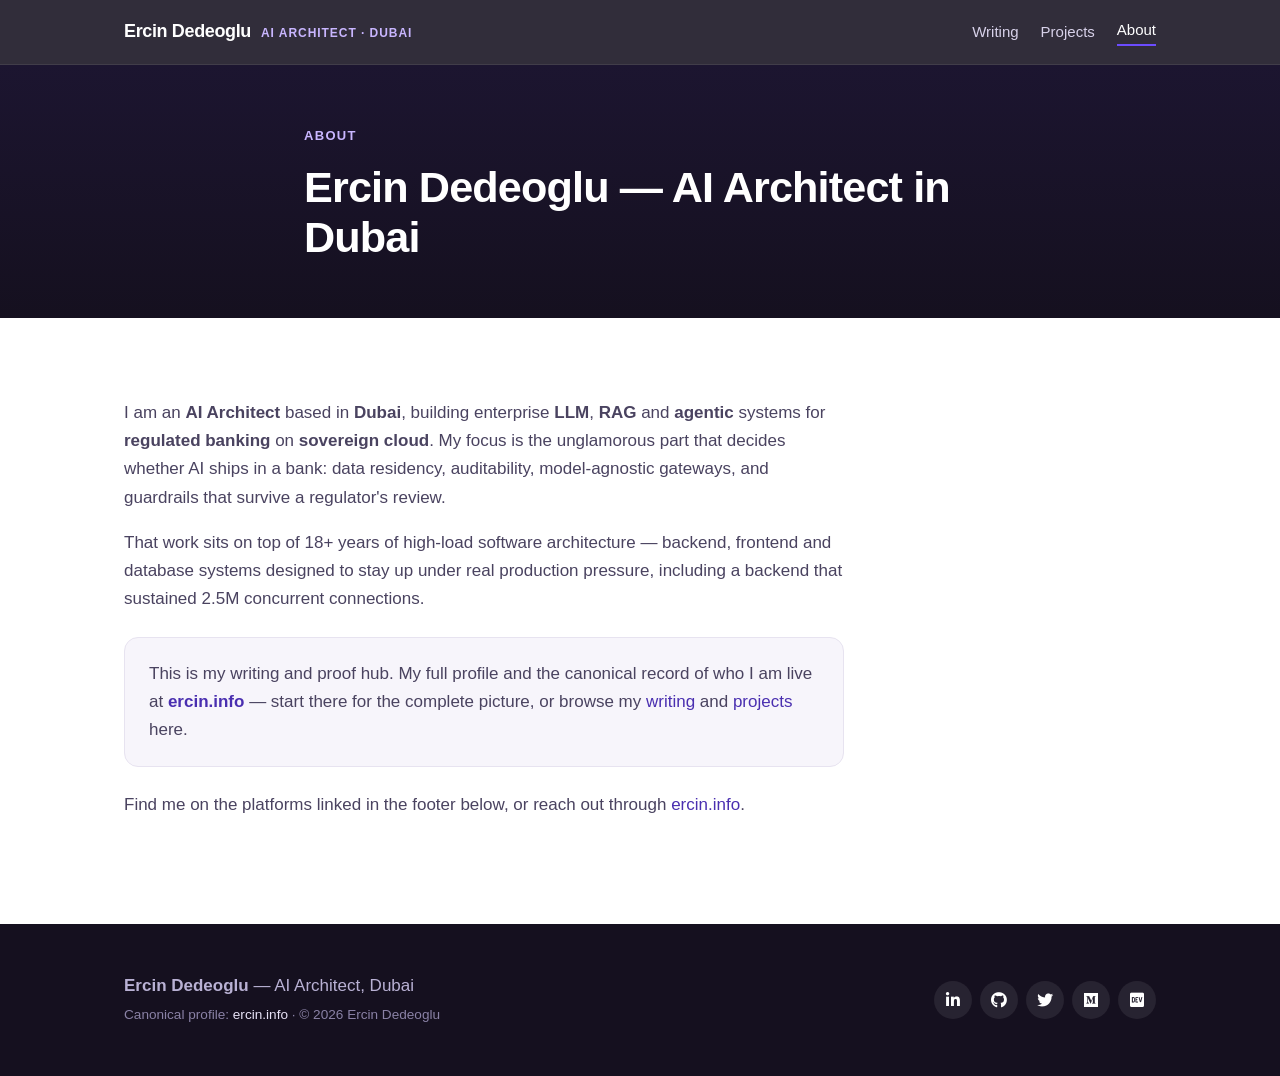
==== about/index.html @ 29095cf4 "Rebuild site as data-driven GEO/SEO writing & proof hub Repositions the site as "AI Architect in Dub" ====
<!DOCTYPE html>
<html lang="en">
<head>
    <meta charset="utf-8"/>
    <meta name="viewport" content="width=device-width, initial-scale=1"/>

    <title>About — Ercin Dedeoglu | AI Architect in Dubai</title>
    <meta name="description" content="Ercin Dedeoglu is an AI Architect in Dubai building enterprise LLM, RAG and agentic systems for regulated banking on sovereign cloud. Full profile at https://ercin.info."/>
    <meta name="author" content="Ercin Dedeoglu"/>
    <meta name="robots" content="index, follow, max-image-preview:large, max-snippet:-1"/>
    <link rel="canonical" href="https://ercindedeoglu.github.io/about/"/>
    <meta name="theme-color" content="#15101f"/>

    <meta property="og:type" content="profile"/>
    <meta property="og:site_name" content="Ercin Dedeoglu"/>
    <meta property="og:title" content="About — Ercin Dedeoglu"/>
    <meta property="og:description" content="Ercin Dedeoglu is an AI Architect in Dubai building enterprise LLM, RAG and agentic systems for regulated banking on sovereign cloud. Full profile at https://ercin.info."/>
    <meta property="og:url" content="https://ercindedeoglu.github.io/about/"/>
    <meta property="og:image" content="https://ercindedeoglu.github.io/images/og-image.png"/>
    <meta property="og:image:width" content="1200"/>
    <meta property="og:image:height" content="630"/>
    <meta property="og:image:alt" content="Ercin Dedeoglu — AI Architect in Dubai"/>
    <meta property="og:locale" content="en_US"/>

    <meta name="twitter:card" content="summary_large_image"/>
    <meta name="twitter:site" content="@AIArchitect"/>
    <meta name="twitter:creator" content="@AIArchitect"/>
    <meta name="twitter:title" content="About — Ercin Dedeoglu"/>
    <meta name="twitter:description" content="Ercin Dedeoglu is an AI Architect in Dubai building enterprise LLM, RAG and agentic systems for regulated banking on sovereign cloud. Full profile at https://ercin.info."/>
    <meta name="twitter:image" content="https://ercindedeoglu.github.io/images/og-image.png"/>

    <link rel="icon" href="/favicon.ico" sizes="any"/>
    <link rel="icon" type="image/svg+xml" href="/favicon.svg"/>
    <link rel="apple-touch-icon" href="/apple-touch-icon.png"/>
    <link rel="manifest" href="/site.webmanifest"/>

    <link rel="stylesheet" href="/assets/css/site.css"/>
    <link rel="stylesheet" href="/assets/css/fontawesome-all.min.css"/>

    <script type="application/ld+json">
    {
      "@context": "https://schema.org",
      "@type": "ProfilePage",
      "@id": "https://ercindedeoglu.github.io/about/",
      "inLanguage": "en",
      "mainEntity": {
        "@id": "https://ercin.info/#person"
      }
    }
    </script>
</head>
<body>
<a class="skip-link" href="#main">Skip to content</a>
<header class="site-header">
    <div class="container">
        <div class="brand-mark">
            <a href="/">Ercin Dedeoglu</a>
            <span class="tag">AI Architect · Dubai</span>
        </div>
        <nav class="nav" aria-label="Primary">
            <a href="/writing/">Writing</a>
            <a href="/projects/">Projects</a>
            <a href="/about/" aria-current="page">About</a>
        </nav>
    </div>
</header>

<main id="main">
    <section class="article-hero">
        <div class="container">
            <span class="kicker">About</span>
            <h1>Ercin Dedeoglu — AI Architect in Dubai</h1>
        </div>
    </section>

    <section class="section">
        <div class="container">
            <div class="prose">
                <p>
                    I am an <strong>AI Architect</strong> based in <strong>Dubai</strong>, building enterprise
                    <strong>LLM</strong>, <strong>RAG</strong> and <strong>agentic</strong> systems for <strong>regulated banking</strong>
                    on <strong>sovereign cloud</strong>. My focus is the unglamorous part that decides whether AI ships in a bank:
                    data residency, auditability, model-agnostic gateways, and guardrails that survive a regulator's review.
                </p>
                <p>
                    That work sits on top of 18+ years of high-load software architecture — backend, frontend and database systems
                    designed to stay up under real production pressure, including a backend that sustained 2.5M concurrent connections.
                </p>
                <div class="callout">
                    <p style="margin:0">
                        This is my writing and proof hub. My full profile and the canonical record of who I am live at
                        <a href="https://ercin.info" rel="me"><strong>ercin.info</strong></a> — start there for the complete picture,
                        or browse my <a href="/writing/">writing</a> and <a href="/projects/">projects</a> here.
                    </p>
                </div>
                <p>Find me on the platforms linked in the footer below, or reach out through <a href="https://ercin.info" rel="me">ercin.info</a>.</p>
            </div>
        </div>
    </section>
</main>

<footer class="site-footer">
    <div class="container">
        <div>
            <strong>Ercin Dedeoglu</strong> — AI Architect, Dubai<br/>
            <span class="foot-note">Canonical profile: <a href="https://ercin.info" rel="me">ercin.info</a> · &copy; 2026 Ercin Dedeoglu</span>
        </div>
        <ul class="social">
            <li><a href="https://www.linkedin.com/in/ercindedeoglu/" rel="me noopener" aria-label="LinkedIn"><i class="fab fa-linkedin-in" aria-hidden="true"></i></a></li>
            <li><a href="https://github.com/ErcinDedeoglu" rel="me noopener" aria-label="GitHub"><i class="fab fa-github" aria-hidden="true"></i></a></li>
            <li><a href="https://x.com/AIArchitect" rel="me noopener" aria-label="X (Twitter)"><i class="fab fa-twitter" aria-hidden="true"></i></a></li>
            <li><a href="https://ercin.medium.com/" rel="me noopener" aria-label="Medium"><i class="fab fa-medium" aria-hidden="true"></i></a></li>
            <li><a href="https://dev.to/ercin" rel="me noopener" aria-label="dev.to"><i class="fab fa-dev" aria-hidden="true"></i></a></li>
        </ul>
    </div>
</footer>
</body>
</html>
---- assets/css/site.css ----
/* ercindedeoglu.github.io — content hub
   Self-contained, no-JS, fast. Brand: deep indigo/purple. */

:root {
  --bg: #15101f;
  --bg-2: #1c1530;
  --surface: #ffffff;
  --surface-2: #f7f5fb;
  --ink: #1a1626;
  --ink-soft: #4a4360;
  --ink-mute: #6f6885;
  --line: #e7e3f0;
  --brand: #6c4cff;
  --brand-2: #b74e91;
  --brand-deep: #4a2fb0;
  --accent: #c9b6ff;
  --maxw: 1080px;
  --readw: 720px;
  --radius: 14px;
  --shadow: 0 1px 2px rgba(20,12,40,.06), 0 8px 30px rgba(20,12,40,.08);
  --font: -apple-system, BlinkMacSystemFont, "Segoe UI", Roboto, Helvetica, Arial, sans-serif;
  --serif: Georgia, "Times New Roman", serif;
}

* { box-sizing: border-box; }

html { -webkit-text-size-adjust: 100%; scroll-behavior: smooth; }

body {
  margin: 0;
  font-family: var(--font);
  color: var(--ink);
  background: var(--surface);
  line-height: 1.65;
  font-size: 17px;
  -webkit-font-smoothing: antialiased;
}

a { color: var(--brand-deep); text-decoration: none; }
a:hover { text-decoration: underline; }

img { max-width: 100%; height: auto; }

.container { max-width: var(--maxw); margin: 0 auto; padding: 0 24px; }

/* ---------- Header / nav ---------- */
.site-header {
  position: sticky; top: 0; z-index: 50;
  background: rgba(21,16,31,.88);
  backdrop-filter: saturate(140%) blur(10px);
  border-bottom: 1px solid rgba(255,255,255,.08);
}
.site-header .container {
  display: flex; align-items: center; justify-content: space-between;
  height: 64px; gap: 20px;
}
.brand-mark { display: flex; align-items: baseline; gap: 10px; color: #fff; }
.brand-mark a { color: #fff; font-weight: 700; letter-spacing: -.02em; font-size: 18px; }
.brand-mark .tag {
  font-size: 12px; color: var(--accent); font-weight: 600;
  text-transform: uppercase; letter-spacing: .08em;
}
.nav { display: flex; gap: 22px; align-items: center; }
.nav a {
  color: #d8d2ea; font-size: 15px; font-weight: 500;
}
.nav a:hover, .nav a[aria-current="page"] { color: #fff; text-decoration: none; }
.nav a[aria-current="page"] { border-bottom: 2px solid var(--brand); padding-bottom: 2px; }

/* ---------- Hero ---------- */
.hero {
  background:
    radial-gradient(1100px 500px at 78% -10%, rgba(108,76,255,.38), transparent 60%),
    radial-gradient(800px 400px at 0% 0%, rgba(183,78,145,.22), transparent 55%),
    linear-gradient(180deg, var(--bg-2), var(--bg));
  color: #fff;
}
.hero .container { padding-top: 84px; padding-bottom: 88px; }
.eyebrow {
  display: inline-block; font-size: 13px; font-weight: 700;
  letter-spacing: .12em; text-transform: uppercase; color: var(--accent);
  margin-bottom: 18px;
}
.hero h1 {
  font-size: clamp(2.1rem, 5vw, 3.4rem); line-height: 1.08;
  letter-spacing: -.025em; margin: 0 0 20px; max-width: 18ch; font-weight: 800;
}
.hero h1 .grad {
  background: linear-gradient(90deg, var(--accent), #fff);
  -webkit-background-clip: text; background-clip: text; color: transparent;
}
.hero p.lead { font-size: 1.2rem; color: #cfc8e6; max-width: 60ch; margin: 0 0 28px; }
.hero .actions { display: flex; flex-wrap: wrap; gap: 14px; }

/* ---------- Buttons ---------- */
.btn {
  display: inline-flex; align-items: center; gap: 8px;
  padding: 12px 22px; border-radius: 999px; font-weight: 600; font-size: 15px;
  border: 1px solid transparent; cursor: pointer; transition: transform .08s ease, box-shadow .2s ease;
}
.btn:hover { text-decoration: none; transform: translateY(-1px); }
.btn-primary { background: linear-gradient(90deg, var(--brand), var(--brand-2)); color: #fff; box-shadow: 0 8px 24px rgba(108,76,255,.35); }
.btn-ghost { background: rgba(255,255,255,.06); color: #fff; border-color: rgba(255,255,255,.2); }
.btn-dark { background: var(--ink); color: #fff; }

/* ---------- Sections ---------- */
.section { padding: 64px 0; }
.section.alt { background: var(--surface-2); border-block: 1px solid var(--line); }
.section h2 { font-size: 1.7rem; letter-spacing: -.02em; margin: 0 0 6px; }
.section .section-sub { color: var(--ink-mute); margin: 0 0 32px; }
.section-head { display: flex; align-items: end; justify-content: space-between; gap: 16px; flex-wrap: wrap; }

/* ---------- Cards / writing list ---------- */
.card-grid { display: grid; grid-template-columns: repeat(auto-fill, minmax(300px,1fr)); gap: 20px; }
.card {
  display: flex; flex-direction: column;
  background: var(--surface); border: 1px solid var(--line); border-radius: var(--radius);
  padding: 24px; box-shadow: var(--shadow); transition: transform .12s ease, box-shadow .2s ease;
}
.card:hover { transform: translateY(-3px); box-shadow: 0 12px 36px rgba(20,12,40,.12); }
.card .kicker { font-size: 12px; font-weight: 700; letter-spacing: .06em; text-transform: uppercase; color: var(--brand-deep); }
.card h3 { font-size: 1.18rem; line-height: 1.3; margin: 10px 0 8px; letter-spacing: -.01em; }
.card h3 a { color: var(--ink); }
.card p { color: var(--ink-soft); margin: 0 0 16px; font-size: .98rem; }
.card .meta { margin-top: auto; color: var(--ink-mute); font-size: .85rem; }
.card .read { color: var(--brand-deep); font-weight: 600; font-size: .92rem; }

.post-list { list-style: none; margin: 0; padding: 0; }
.post-list li { border-top: 1px solid var(--line); }
.post-list li:last-child { border-bottom: 1px solid var(--line); }
.post-list a.row {
  display: grid; grid-template-columns: 1fr auto; gap: 8px 24px; align-items: baseline;
  padding: 22px 4px; color: var(--ink);
}
.post-list a.row:hover { text-decoration: none; }
.post-list a.row:hover .row-title { color: var(--brand-deep); }
.row-title { font-size: 1.2rem; font-weight: 700; letter-spacing: -.01em; }
.row-desc { grid-column: 1 / 2; color: var(--ink-soft); font-size: .98rem; }
.row-meta { color: var(--ink-mute); font-size: .85rem; white-space: nowrap; }

/* ---------- Stat strip ---------- */
.stats { display: grid; grid-template-columns: repeat(auto-fit, minmax(160px,1fr)); gap: 24px; }
.stat .num { font-size: 2rem; font-weight: 800; letter-spacing: -.02em;
  background: linear-gradient(90deg, var(--brand), var(--brand-2));
  -webkit-background-clip: text; background-clip: text; color: transparent; }
.stat .lbl { color: var(--ink-soft); font-size: .95rem; margin-top: 2px; }

/* ---------- Article ---------- */
.article-hero { background: linear-gradient(180deg, var(--bg-2), var(--bg)); color: #fff; }
.article-hero .container { max-width: var(--readw); padding-top: 56px; padding-bottom: 40px; }
.article-hero .kicker { color: var(--accent); font-weight: 700; font-size: 13px; letter-spacing: .1em; text-transform: uppercase; }
.article-hero h1 { font-size: clamp(1.9rem, 4.5vw, 2.7rem); line-height: 1.15; letter-spacing: -.02em; margin: 14px 0 16px; }
.article-hero .byline { color: #c9c2e0; font-size: .95rem; display: flex; gap: 10px; flex-wrap: wrap; align-items: center; }
.article-hero .byline a { color: #fff; }

.article { max-width: var(--readw); margin: 0 auto; padding: 48px 24px 24px; }
.article > * { margin-block: 0 1.25em; }
.article h2 { font-size: 1.55rem; letter-spacing: -.02em; margin-top: 1.8em; line-height: 1.25; }
.article h3 { font-size: 1.22rem; margin-top: 1.5em; }
.article p, .article li { color: #28233a; }
.article ul, .article ol { padding-left: 1.3em; }
.article li { margin-bottom: .5em; }
.article a { text-decoration: underline; text-underline-offset: 2px; text-decoration-color: var(--accent); }
.article blockquote {
  margin: 1.6em 0; padding: 18px 24px; border-left: 4px solid var(--brand);
  background: var(--surface-2); border-radius: 0 var(--radius) var(--radius) 0;
  font-size: 1.12rem; color: var(--ink); font-style: italic;
}
.article blockquote cite { display: block; margin-top: 10px; font-size: .9rem; color: var(--ink-mute); font-style: normal; }
.article pre {
  background: #14111f; color: #e8e3f6; padding: 18px 20px; border-radius: var(--radius);
  overflow-x: auto; font-size: .9rem; line-height: 1.55;
}
.article :not(pre) > code {
  background: var(--surface-2); border: 1px solid var(--line); border-radius: 6px;
  padding: .12em .4em; font-size: .9em;
}
.article pre code { background: none; border: 0; padding: 0; color: inherit; }
.article table { width: 100%; border-collapse: collapse; font-size: .95rem; margin: 1.4em 0; }
.article th, .article td { text-align: left; padding: 11px 14px; border-bottom: 1px solid var(--line); vertical-align: top; }
.article thead th { background: var(--surface-2); font-weight: 700; }
.article-sources { max-width: var(--readw); margin: 0 auto; padding: 8px 24px 40px; }
.article-sources h2 { font-size: 1.1rem; }
.article-sources ol { color: var(--ink-soft); font-size: .92rem; }

.backlink { display: inline-block; margin-bottom: 8px; color: var(--accent); font-weight: 600; font-size: .9rem; }

/* ---------- About bio ---------- */
.prose { max-width: var(--readw); }
.prose p { color: var(--ink-soft); }
.callout {
  background: var(--surface-2); border: 1px solid var(--line); border-radius: var(--radius);
  padding: 22px 24px; margin: 24px 0;
}

/* ---------- Footer ---------- */
.site-footer { background: var(--bg); color: #b9b1d4; padding: 48px 0; margin-top: 24px; }
.site-footer .container { display: flex; flex-wrap: wrap; gap: 20px; justify-content: space-between; align-items: center; }
.site-footer a { color: #e7e2f6; }
.social { display: flex; gap: 8px; list-style: none; margin: 0; padding: 0; }
.social a {
  width: 38px; height: 38px; display: inline-flex; align-items: center; justify-content: center;
  border-radius: 50%; background: rgba(255,255,255,.08); color: #fff; font-size: 16px;
}
.social a:hover { background: var(--brand); text-decoration: none; }
.foot-note { font-size: .85rem; color: #8a82a6; }

/* ---------- Utility ---------- */
.sr-only { position: absolute; width: 1px; height: 1px; padding: 0; margin: -1px; overflow: hidden; clip: rect(0,0,0,0); border: 0; }
.skip-link { position: absolute; left: -9999px; }
.skip-link:focus { left: 16px; top: 10px; z-index: 100; background: #fff; color: var(--ink); padding: 8px 14px; border-radius: 8px; }

@media (max-width: 680px) {
  .nav { gap: 14px; }
  .brand-mark .tag { display: none; }
  .post-list a.row { grid-template-columns: 1fr; }
  .row-meta { grid-column: 1; }
}

@media (prefers-reduced-motion: reduce) {
  * { scroll-behavior: auto !important; transition: none !important; }
}
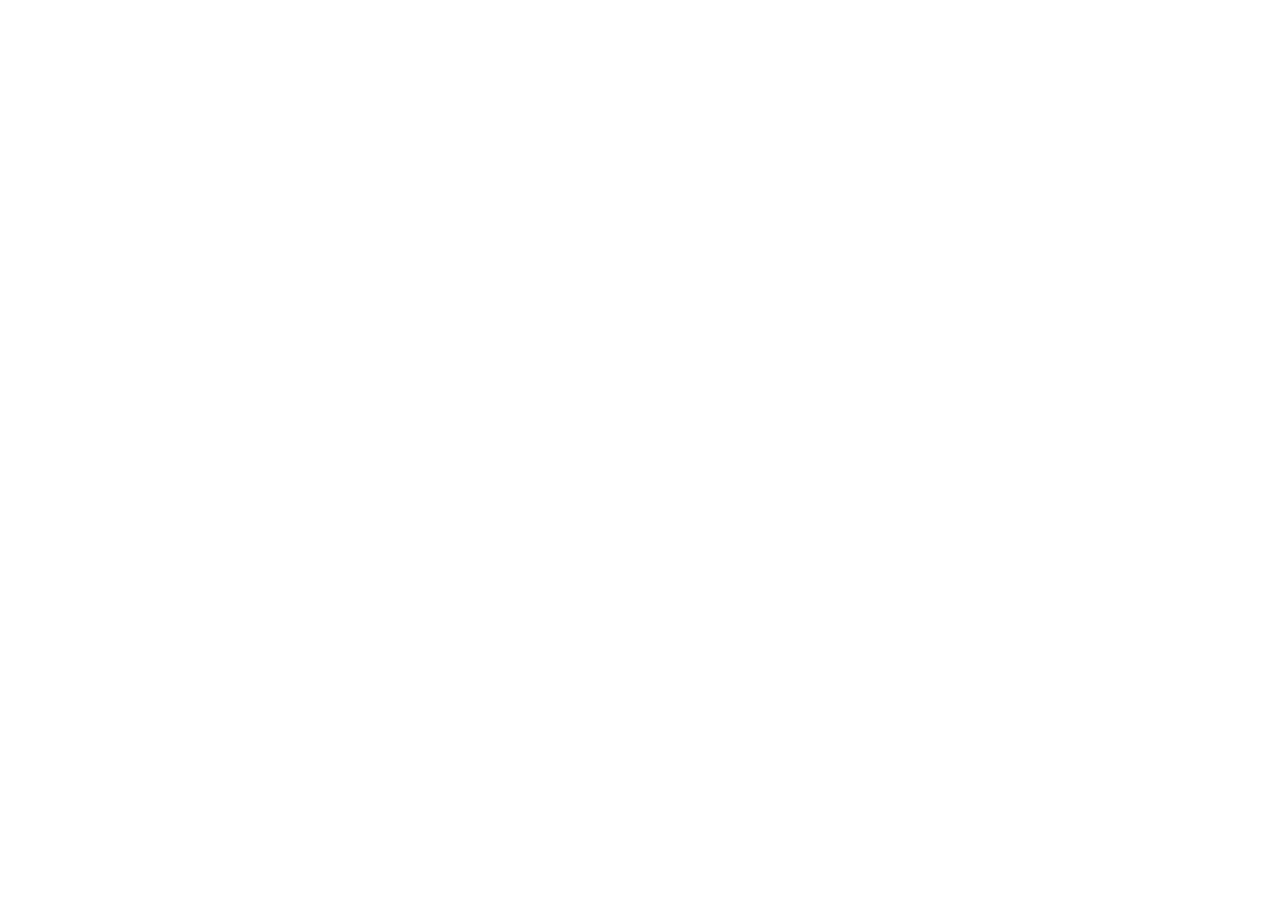
==== commit 0abb3edd: "Replace the GitHub Pages site with redirects to ercin.info Pages publishes the root of main, and tho" ====
--- a/about/index.html
+++ b/about/index.html
@@ -1,118 +1,22 @@
 <!DOCTYPE html>
 <html lang="en">
 <head>
-    <meta charset="utf-8"/>
-    <meta name="viewport" content="width=device-width, initial-scale=1"/>
-
-    <title>About — Ercin Dedeoglu | AI Architect in Dubai</title>
-    <meta name="description" content="Ercin Dedeoglu is an AI Architect in Dubai building enterprise LLM, RAG and agentic systems for regulated banking on sovereign cloud. Full profile at https://ercin.info."/>
-    <meta name="author" content="Ercin Dedeoglu"/>
-    <meta name="robots" content="index, follow, max-image-preview:large, max-snippet:-1"/>
-    <link rel="canonical" href="https://ercindedeoglu.github.io/about/"/>
-    <meta name="theme-color" content="#15101f"/>
-
-    <meta property="og:type" content="profile"/>
-    <meta property="og:site_name" content="Ercin Dedeoglu"/>
-    <meta property="og:title" content="About — Ercin Dedeoglu"/>
-    <meta property="og:description" content="Ercin Dedeoglu is an AI Architect in Dubai building enterprise LLM, RAG and agentic systems for regulated banking on sovereign cloud. Full profile at https://ercin.info."/>
-    <meta property="og:url" content="https://ercindedeoglu.github.io/about/"/>
-    <meta property="og:image" content="https://ercindedeoglu.github.io/images/og-image.png"/>
-    <meta property="og:image:width" content="1200"/>
-    <meta property="og:image:height" content="630"/>
-    <meta property="og:image:alt" content="Ercin Dedeoglu — AI Architect in Dubai"/>
-    <meta property="og:locale" content="en_US"/>
-
-    <meta name="twitter:card" content="summary_large_image"/>
-    <meta name="twitter:site" content="@AIArchitect"/>
-    <meta name="twitter:creator" content="@AIArchitect"/>
-    <meta name="twitter:title" content="About — Ercin Dedeoglu"/>
-    <meta name="twitter:description" content="Ercin Dedeoglu is an AI Architect in Dubai building enterprise LLM, RAG and agentic systems for regulated banking on sovereign cloud. Full profile at https://ercin.info."/>
-    <meta name="twitter:image" content="https://ercindedeoglu.github.io/images/og-image.png"/>
-
-    <link rel="icon" href="/favicon.ico" sizes="any"/>
-    <link rel="icon" type="image/svg+xml" href="/favicon.svg"/>
-    <link rel="apple-touch-icon" href="/apple-touch-icon.png"/>
-    <link rel="manifest" href="/site.webmanifest"/>
-
-    <link rel="stylesheet" href="/assets/css/site.css"/>
-    <link rel="stylesheet" href="/assets/css/fontawesome-all.min.css"/>
-
-    <script type="application/ld+json">
-    {
-      "@context": "https://schema.org",
-      "@type": "ProfilePage",
-      "@id": "https://ercindedeoglu.github.io/about/",
-      "inLanguage": "en",
-      "mainEntity": {
-        "@id": "https://ercin.info/#person"
-      }
-    }
-    </script>
+  <meta charset="utf-8" />
+  <meta name="viewport" content="width=device-width, initial-scale=1" />
+  <title>Ercin Dedeoglu — moved to ercin.info</title>
+  <meta name="description" content="This page has moved. Ercin Dedeoglu's site is at ercin.info." />
+  <link rel="canonical" href="https://ercin.info/about/" />
+  <meta http-equiv="refresh" content="0; url=https://ercin.info/about/" />
+  <style>
+    body{margin:0;min-height:100vh;display:flex;align-items:center;justify-content:center;background:#0C2125;color:#E8EFEF;font:16px/1.6 system-ui,-apple-system,"Segoe UI",sans-serif}
+    main{max-width:34rem;padding:2rem;text-align:center}
+    a{color:#7FE0D0}
+  </style>
 </head>
 <body>
-<a class="skip-link" href="#main">Skip to content</a>
-<header class="site-header">
-    <div class="container">
-        <div class="brand-mark">
-            <a href="/">Ercin Dedeoglu</a>
-            <span class="tag">AI Architect · Dubai</span>
-        </div>
-        <nav class="nav" aria-label="Primary">
-            <a href="/writing/">Writing</a>
-            <a href="/projects/">Projects</a>
-            <a href="/about/" aria-current="page">About</a>
-        </nav>
-    </div>
-</header>
-
-<main id="main">
-    <section class="article-hero">
-        <div class="container">
-            <span class="kicker">About</span>
-            <h1>Ercin Dedeoglu — AI Architect in Dubai</h1>
-        </div>
-    </section>
-
-    <section class="section">
-        <div class="container">
-            <div class="prose">
-                <p>
-                    I am an <strong>AI Architect</strong> based in <strong>Dubai</strong>, building enterprise
-                    <strong>LLM</strong>, <strong>RAG</strong> and <strong>agentic</strong> systems for <strong>regulated banking</strong>
-                    on <strong>sovereign cloud</strong>. My focus is the unglamorous part that decides whether AI ships in a bank:
-                    data residency, auditability, model-agnostic gateways, and guardrails that survive a regulator's review.
-                </p>
-                <p>
-                    That work sits on top of 18+ years of high-load software architecture — backend, frontend and database systems
-                    designed to stay up under real production pressure, including a backend that sustained 2.5M concurrent connections.
-                </p>
-                <div class="callout">
-                    <p style="margin:0">
-                        This is my writing and proof hub. My full profile and the canonical record of who I am live at
-                        <a href="https://ercin.info" rel="me"><strong>ercin.info</strong></a> — start there for the complete picture,
-                        or browse my <a href="/writing/">writing</a> and <a href="/projects/">projects</a> here.
-                    </p>
-                </div>
-                <p>Find me on the platforms linked in the footer below, or reach out through <a href="https://ercin.info" rel="me">ercin.info</a>.</p>
-            </div>
-        </div>
-    </section>
-</main>
-
-<footer class="site-footer">
-    <div class="container">
-        <div>
-            <strong>Ercin Dedeoglu</strong> — AI Architect, Dubai<br/>
-            <span class="foot-note">Canonical profile: <a href="https://ercin.info" rel="me">ercin.info</a> · &copy; 2026 Ercin Dedeoglu</span>
-        </div>
-        <ul class="social">
-            <li><a href="https://www.linkedin.com/in/ercindedeoglu/" rel="me noopener" aria-label="LinkedIn"><i class="fab fa-linkedin-in" aria-hidden="true"></i></a></li>
-            <li><a href="https://github.com/ErcinDedeoglu" rel="me noopener" aria-label="GitHub"><i class="fab fa-github" aria-hidden="true"></i></a></li>
-            <li><a href="https://x.com/AIArchitect" rel="me noopener" aria-label="X (Twitter)"><i class="fab fa-twitter" aria-hidden="true"></i></a></li>
-            <li><a href="https://ercin.medium.com/" rel="me noopener" aria-label="Medium"><i class="fab fa-medium" aria-hidden="true"></i></a></li>
-            <li><a href="https://dev.to/ercin" rel="me noopener" aria-label="dev.to"><i class="fab fa-dev" aria-hidden="true"></i></a></li>
-        </ul>
-    </div>
-</footer>
+  <main>
+    <h1>Ercin Dedeoglu</h1>
+    <p>This site has moved. You'll find it at <a href="https://ercin.info/about/">ercin.info/about</a>.</p>
+  </main>
 </body>
 </html>
